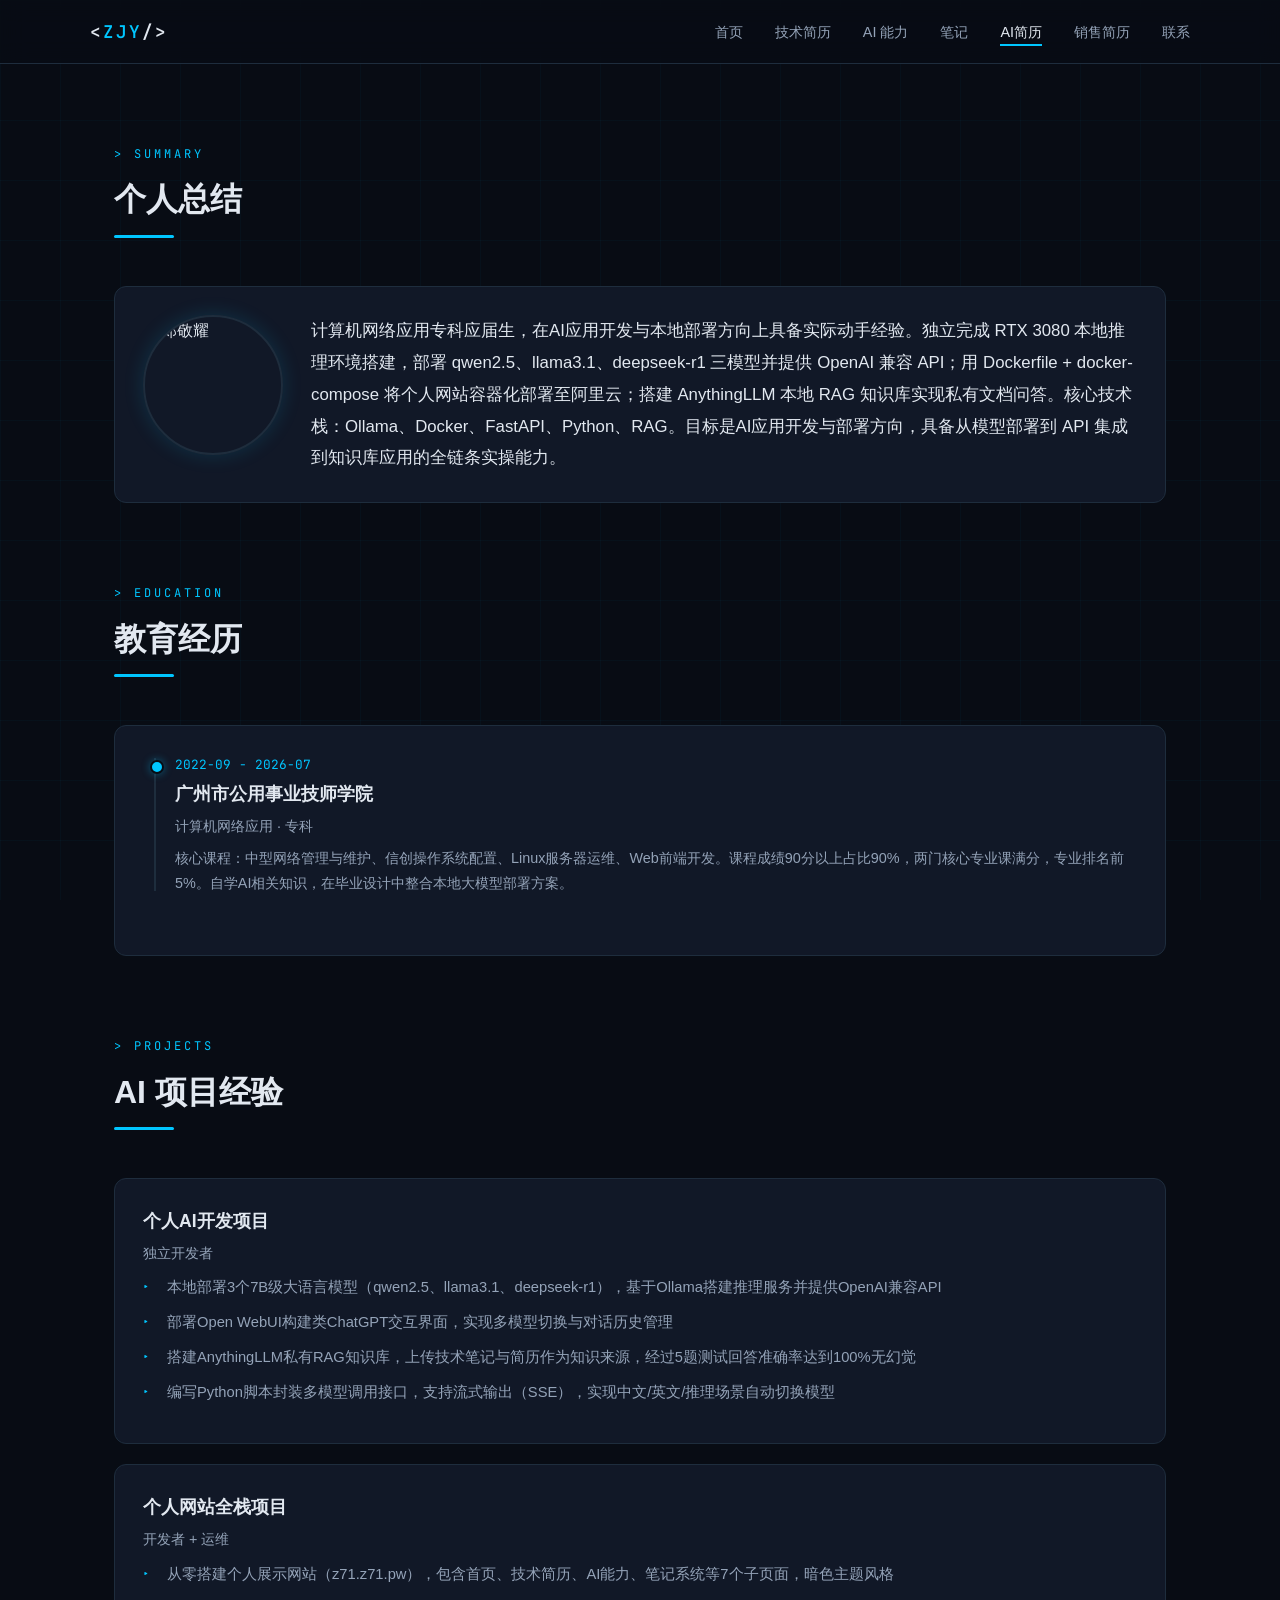
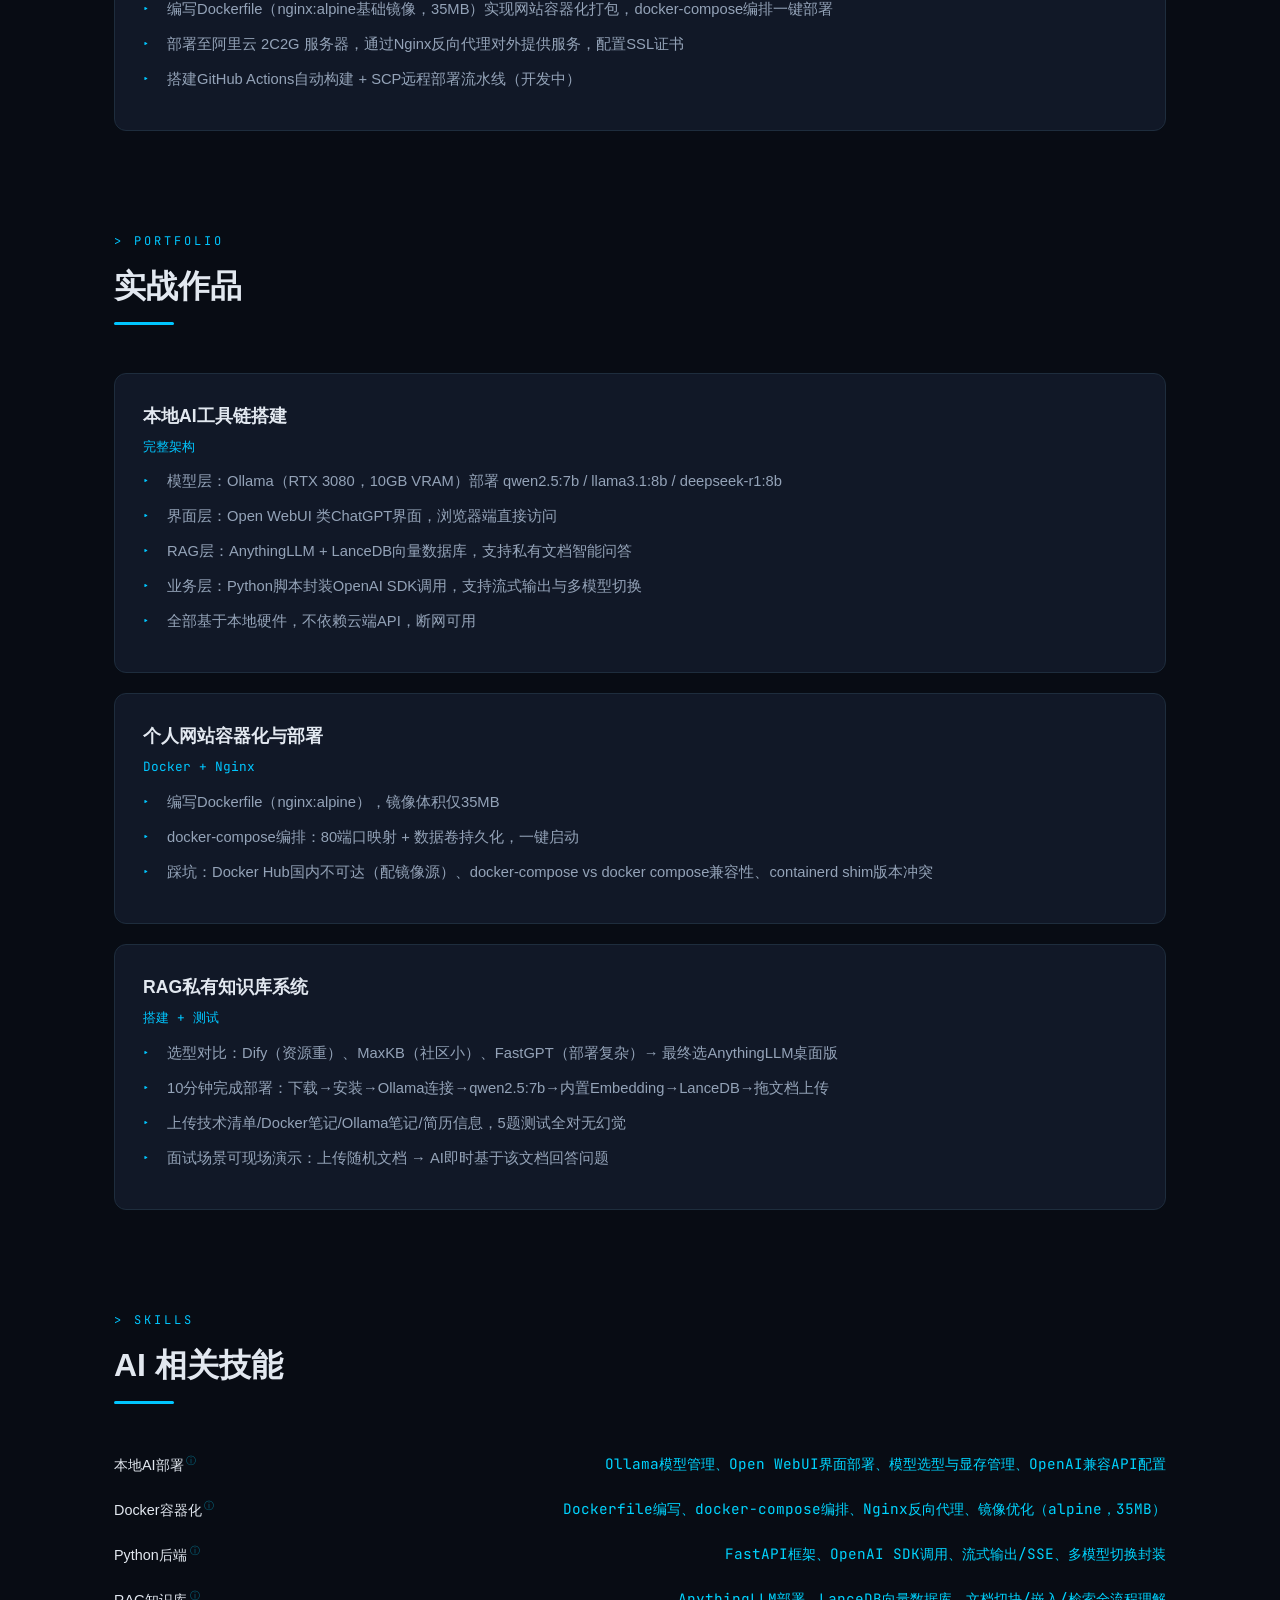
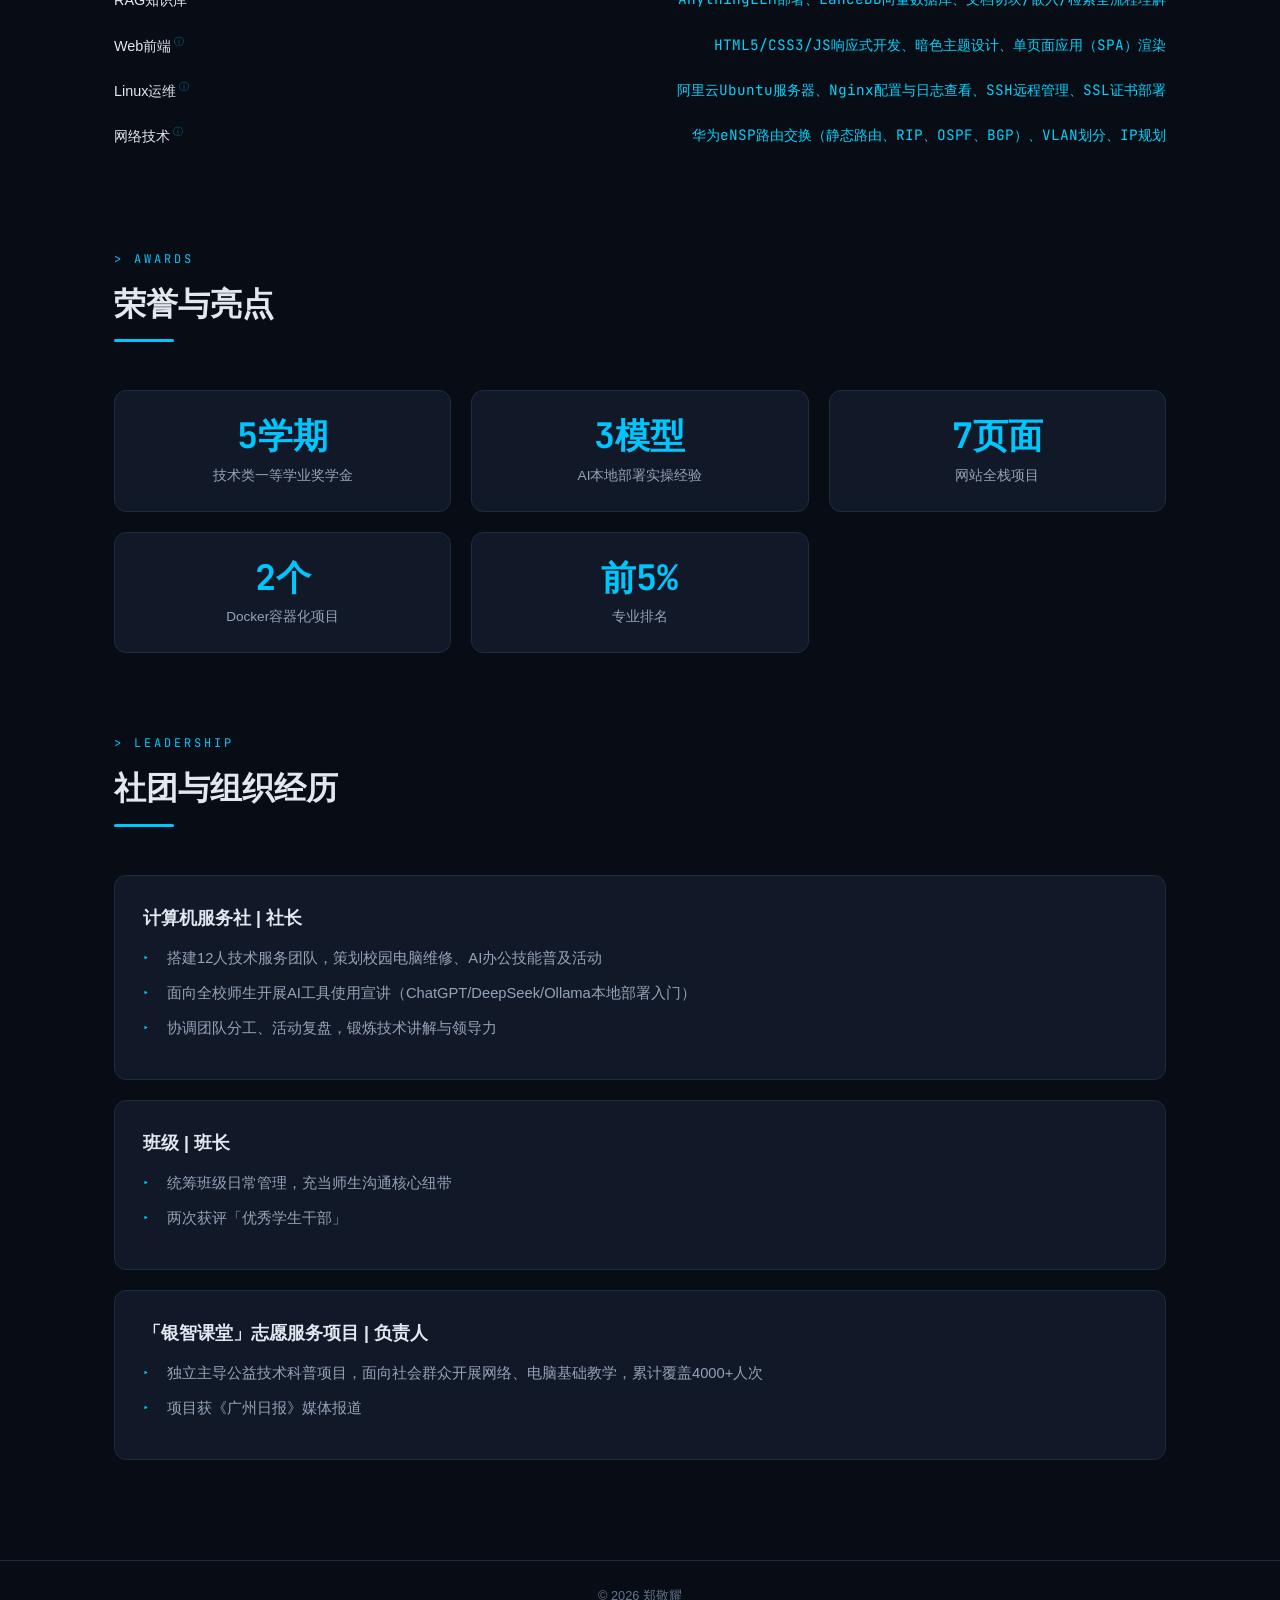
==== ai-resume.html @ 862fb054 "新增笔记系统、AI简历页、全站导航更新 【新增】 - notes.html：笔记展示页面（列表 + 单篇Markdown渲染，?post=参数切换） - notes/dockerfile-guide." ====
<!doctype html>
<html lang="zh-CN">
<head>
  <meta charset="utf-8">
  <meta name="viewport" content="width=device-width, initial-scale=1.0">
  <title>AI应用简历 — 郑敬耀</title>
  <link rel="stylesheet" href="/assets/css/style.css">
  <link rel="preload" href="https://fonts.googleapis.com/css2?family=JetBrains+Mono:wght@400;600;700&display=swap" as="style" onload="this.onload=null;this.rel='stylesheet'">
  <style>
    /* ===== 技能面试话术弹层 ===== */
    .skill-item.interview {
      position: relative;
      cursor: pointer;
    }

    .skill-item.interview .skill-pct {
      color: #00d4ff;
      transition: color 0.2s;
    }

    .skill-item.interview:hover .skill-pct {
      color: #fff;
      text-decoration: underline;
    }

    /* 提示小标识 */
    .skill-item.interview .skill-name::after {
      content: ' ⓘ';
      font-size: 0.7em;
      color: rgba(0,212,255,0.45);
      vertical-align: super;
    }

    /* ===== 弹出层（桌面 hover） ===== */
    .skill-tooltip {
      display: none;
      position: absolute;
      top: calc(100% + 8px);
      left: 0;
      right: 0;
      background: #0f1525;
      border: 1px solid rgba(0,212,255,0.3);
      border-radius: 8px;
      padding: 16px 18px;
      font-size: 0.82em;
      line-height: 1.75;
      color: #bbb;
      z-index: 100;
      box-shadow: 0 8px 28px rgba(0,0,0,0.55), 0 0 16px rgba(0,212,255,0.08);
      pointer-events: none;
      min-width: 340px;
    }

    .skill-tooltip .tooltip-title {
      color: #00d4ff;
      font-weight: 600;
      font-size: 0.92em;
      margin-bottom: 10px;
      padding-bottom: 8px;
      border-bottom: 1px solid rgba(0,212,255,0.12);
    }

    /* hover 时展现 */
    .skill-item.interview:hover .skill-tooltip {
      display: block;
    }

    /* 让弹出层在最外层卡片里可见（处理 overflow 裁剪） */
    .skill-item.interview:hover {
      z-index: 101;
      overflow: visible;
    }

    /* ===== 手机端：点击展开 ===== */
    @media (max-width: 768px) {
      .skill-item.interview .skill-name::after {
        content: ' ▸';
        font-size: 0.65em;
        color: rgba(0,212,255,0.5);
      }

      .skill-item.interview.active .skill-name::after {
        content: ' ▾';
      }

      /* 手机端禁用 hover，改为点击 */
      .skill-item.interview:hover .skill-tooltip {
        display: none;
      }

      .skill-item.interview.active .skill-tooltip {
        display: block;
      }

      .skill-tooltip {
        position: relative;
        top: auto;
        left: auto;
        right: auto;
        min-width: 0;
        width: 100%;
        margin-top: 12px;
        border-radius: 6px;
        padding: 14px 16px;
        font-size: 0.83em;
        box-shadow: inset 0 0 0 1px rgba(0,212,255,0.15);
      }
    }
  </style>
</head>
<body class="tech-page">
<nav class="nav">
  <div class="nav-inner">
    <a href="/" class="nav-brand">&lt;<span>ZJY</span>/&gt;</a>
    <button class="nav-toggle" aria-label="菜单"><span></span><span></span><span></span></button>
    <ul class="nav-links">
      <li><a href="/">首页</a></li>
      <li><a href="/tech.html">技术简历</a></li>
      <li><a href="/ai.html">AI 能力</a></li>
      <li><a href="/notes.html">笔记</a></li>
      <li><a href="/ai-resume.html" class="active">AI简历</a></li>
      <li><a href="/sales.html">销售简历</a></li>
      <li><a href="/contact.html">联系</a></li>
    </ul>
  </div>
</nav>

<main style="padding-top: var(--nav-height);">
  <!-- 个人总结 -->
  <section class="section">
    <div class="container">
      <div class="section-header fade-up">
        <div class="section-tag">&gt; SUMMARY</div>
        <h2 class="section-title">个人总结</h2>
        <div class="section-line"></div>
      </div>
      <div class="card fade-up" id="summary-card">
        <p style="font-size:1.05rem;line-height:1.9;">加载中...</p>
      </div>
    </div>
  </section>

  <!-- 教育经历 -->
  <section class="section" style="padding-top:0;">
    <div class="container">
      <div class="section-header fade-up">
        <div class="section-tag">&gt; EDUCATION</div>
        <h2 class="section-title">教育经历</h2>
        <div class="section-line"></div>
      </div>
      <div class="card fade-up">
        <div class="timeline" id="edu-timeline"></div>
      </div>
    </div>
  </section>

  <!-- AI项目经验（替代传统工作经历） -->
  <section class="section" style="padding-top:0;">
    <div class="container">
      <div class="section-header fade-up">
        <div class="section-tag">&gt; PROJECTS</div>
        <h2 class="section-title">AI 项目经验</h2>
        <div class="section-line"></div>
      </div>
      <div id="exp-list"></div>
    </div>
  </section>

  <!-- 实战项目 -->
  <section class="section" style="padding-top:0;">
    <div class="container">
      <div class="section-header fade-up">
        <div class="section-tag">&gt; PORTFOLIO</div>
        <h2 class="section-title">实战作品</h2>
        <div class="section-line"></div>
      </div>
      <div id="projects-list"></div>
    </div>
  </section>

  <!-- 核心技能 -->
  <section class="section" style="padding-top:0;">
    <div class="container">
      <div class="section-header fade-up">
        <div class="section-tag">&gt; SKILLS</div>
        <h2 class="section-title">AI 相关技能</h2>
        <div class="section-line"></div>
      </div>
      <div id="skills-card"></div>
    </div>
  </section>

  <!-- 荣誉与亮点 -->
  <section class="section" style="padding-top:0;">
    <div class="container">
      <div class="section-header fade-up">
        <div class="section-tag">&gt; AWARDS</div>
        <h2 class="section-title">荣誉与亮点</h2>
        <div class="section-line"></div>
      </div>
      <div class="card-grid card-grid-3 fade-up" id="awards-grid"></div>
    </div>
  </section>

  <!-- 社团经历 -->
  <section class="section" style="padding-top:0;">
    <div class="container">
      <div class="section-header fade-up">
        <div class="section-tag">&gt; LEADERSHIP</div>
        <h2 class="section-title">社团与组织经历</h2>
        <div class="section-line"></div>
      </div>
      <div id="roles-list"></div>
    </div>
  </section>
</main>

<footer class="footer">
  <div class="container">&copy; 2026 郑敬耀</div>
</footer>

<script src="/assets/js/main.js"></script>
<script>
fetch('/assets/data/ai-resume.json').then(r=>r.json()).then(d=>{
  document.getElementById('summary-card').innerHTML =
    '<div class="summary-wrapper">'+
      '<img src="/个人照片.jpg" alt="郑敬耀" class="profile-photo">'+
      '<div><p style="font-size:1.05rem;line-height:1.9;">'+d.summary+'</p></div>'+
    '</div>';

  document.getElementById('edu-timeline').innerHTML = d.education.map(function(e){
    return '<div class="timeline-item"><div class="timeline-date">'+e.period+'</div><div class="timeline-title">'+e.school+'</div><div class="timeline-subtitle">'+e.major+' &middot; '+e.degree+'</div><p style="font-size:0.9rem;color:var(--text-secondary);margin-top:6px;">'+e.note+'</p></div>';
  }).join('');

  document.getElementById('exp-list').innerHTML = d.experience.map(function(ex){
    return '<div class="card fade-up" style="margin-bottom:20px;"><div class="timeline-title">'+ex.company+'</div><div class="timeline-subtitle" style="margin-bottom:10px;">'+ex.role+'</div><ul class="icon-list">'+ex.items.map(function(i){return '<li>'+i+'</li>';}).join('')+'</ul></div>';
  }).join('');

  document.getElementById('projects-list').innerHTML = d.projects.map(function(p){
    return '<div class="card fade-up" style="margin-bottom:20px;"><div class="timeline-title" style="margin-bottom:4px;">'+p.name+'</div><div class="timeline-date" style="margin-bottom:12px;">'+p.role+'</div><ul class="icon-list">'+p.items.map(function(i){return '<li>'+i+'</li>';}).join('')+'</ul></div>';
  }).join('');

  document.getElementById('skills-card').innerHTML = d.skills.map(function(s, idx){
    var storyHtml = s.story ?
      '<div class="skill-tooltip" id="tooltip-'+idx+'"><div class="tooltip-title">📋 '+s.name+' — 我做了什么</div>'+s.story.replace(/\n/g,'<br>')+'</div>' : '';
    return '<div class="skill-item interview" data-tooltip="tooltip-'+idx+'"><div class="skill-header"><span class="skill-name">'+s.name+'</span><span class="skill-pct">'+s.detail+'</span></div>'+storyHtml+'</div>';
  }).join('');

  // 手机端：点击技能项展开/收起实操详情
  document.querySelectorAll('.skill-item.interview').forEach(function(el) {
    el.addEventListener('click', function(e) {
      // 如果点击的是已展开的项，收起
      if (el.classList.contains('active')) {
        el.classList.remove('active');
        return;
      }
      // 关闭其他展开项
      document.querySelectorAll('.skill-item.interview.active').forEach(function(other) {
        other.classList.remove('active');
      });
      // 展开当前
      el.classList.add('active');
    });
  });

  document.getElementById('awards-grid').innerHTML = d.awards.map(function(a){
    return '<div class="card stat-card"><div class="stat-number">'+a.count+'</div><div class="stat-label">'+a.title+'</div></div>';
  }).join('');

  document.getElementById('roles-list').innerHTML = d.roles.map(function(r){
    return '<div class="card fade-up" style="margin-bottom:20px;"><div class="timeline-title" style="margin-bottom:12px;">'+r.title+'</div><ul class="icon-list">'+r.items.map(function(i){return '<li>'+i+'</li>';}).join('')+'</ul></div>';
  }).join('');

  document.querySelectorAll('.fade-up').forEach(function(el){el.classList.add('visible');});
});
</script>
</body>
</html>
---- assets/css/style.css ----
/* ============================================================
   极简暗色科技风 — 全局样式
   ============================================================ */

:root {
  --bg-primary: #080c14;
  --bg-secondary: #0f1520;
  --bg-card: #111827;
  --bg-card-hover: #1a2332;
  --border: #1e2d3d;
  --border-glow: #00c6ff33;
  --text-primary: #e2e8f0;
  --text-secondary: #94a3b8;
  --text-muted: #64748b;
  --accent-tech: #00c6ff;
  --accent-tech-dim: #00c6ff22;
  --accent-sales: #a78bfa;
  --accent-sales-dim: #a78bfa22;
  --accent-notes: #00d4ff;
  --accent-notes-dim: #00d4ff22;
  --radius: 8px;
  --radius-lg: 12px;
  --transition: 0.25s ease;
  --nav-height: 64px;
  --font-mono: 'JetBrains Mono', 'Fira Code', 'Courier New', monospace;
  --font-sans: -apple-system, 'PingFang SC', 'Microsoft YaHei', 'Noto Sans SC', sans-serif;
}

* { margin: 0; padding: 0; box-sizing: border-box; }

html {
  scroll-behavior: smooth;
  font-size: 16px;
}

body {
  background: var(--bg-primary);
  color: var(--text-primary);
  font-family: var(--font-sans);
  line-height: 1.7;
  min-height: 100vh;
  -webkit-font-smoothing: antialiased;
}

/* 网格背景 */
body::before {
  content: '';
  position: fixed;
  inset: 0;
  background-image:
    linear-gradient(rgba(0,198,255,0.03) 1px, transparent 1px),
    linear-gradient(90deg, rgba(0,198,255,0.03) 1px, transparent 1px);
  background-size: 60px 60px;
  pointer-events: none;
  z-index: 0;
}

/* ============================================================
   导航栏
   ============================================================ */

.nav {
  position: fixed;
  top: 0;
  left: 0;
  right: 0;
  z-index: 100;
  height: var(--nav-height);
  background: rgba(8,12,20,0.85);
  backdrop-filter: blur(12px);
  border-bottom: 1px solid var(--border);
  display: flex;
  align-items: center;
  padding: 0 24px;
}

.nav-inner {
  max-width: 1100px;
  width: 100%;
  margin: 0 auto;
  display: flex;
  align-items: center;
  justify-content: space-between;
}

.nav-brand {
  font-family: var(--font-mono);
  font-size: 1.1rem;
  font-weight: 600;
  color: var(--text-primary);
  text-decoration: none;
  letter-spacing: 2px;
}

.nav-brand span { color: var(--accent-tech); }

.nav-links {
  display: flex;
  gap: 32px;
  list-style: none;
}

.nav-links a {
  color: var(--text-secondary);
  text-decoration: none;
  font-size: 0.9rem;
  transition: color var(--transition);
  position: relative;
  padding: 4px 0;
}

.nav-links a::after {
  content: '';
  position: absolute;
  bottom: -2px;
  left: 0;
  width: 0;
  height: 2px;
  background: var(--accent-tech);
  transition: width var(--transition);
}

.nav-links a:hover,
.nav-links a.active { color: var(--text-primary); }

.nav-links a:hover::after,
.nav-links a.active::after { width: 100%; }

/* 销售页导航高亮色 */
body.sales-page .nav-links a::after { background: var(--accent-sales); }
body.sales-page .nav-links a:hover,
body.sales-page .nav-links a.active { color: var(--accent-sales); }

.nav-toggle {
  display: none;
  background: none;
  border: none;
  cursor: pointer;
  padding: 8px;
  flex-direction: column;
  gap: 5px;
}

.nav-toggle span {
  display: block;
  width: 24px;
  height: 2px;
  background: var(--text-primary);
  transition: var(--transition);
}

/* ============================================================
   容器 & 布局
   ============================================================ */

.container {
  max-width: 1100px;
  margin: 0 auto;
  padding: 0 24px;
}

.section {
  padding: 80px 0;
}

.section-header {
  margin-bottom: 48px;
}

.section-tag {
  font-family: var(--font-mono);
  font-size: 0.75rem;
  color: var(--accent-tech);
  text-transform: uppercase;
  letter-spacing: 3px;
  margin-bottom: 8px;
}

body.sales-page .section-tag { color: var(--accent-sales); }

.section-title {
  font-size: 2rem;
  font-weight: 700;
  color: var(--text-primary);
  margin-bottom: 8px;
}

.section-line {
  width: 60px;
  height: 3px;
  background: var(--accent-tech);
  border-radius: 2px;
}

body.sales-page .section-line { background: var(--accent-sales); }

/* ============================================================
   卡片
   ============================================================ */

.card {
  background: var(--bg-card);
  border: 1px solid var(--border);
  border-radius: var(--radius-lg);
  padding: 28px;
  transition: all var(--transition);
}

.card:hover {
  background: var(--bg-card-hover);
  border-color: var(--border-glow);
  box-shadow: 0 0 30px rgba(0,198,255,0.06);
  transform: translateY(-2px);
}

body.sales-page .card:hover {
  border-color: var(--accent-sales-dim);
  box-shadow: 0 0 30px rgba(167,139,250,0.06);
}

.card-grid { display: grid; gap: 20px; }
.card-grid-2 { grid-template-columns: repeat(2, 1fr); }
.card-grid-3 { grid-template-columns: repeat(3, 1fr); }
.card-grid-4 { grid-template-columns: repeat(4, 1fr); }

/* ============================================================
   按钮
   ============================================================ */

.btn {
  display: inline-flex;
  align-items: center;
  gap: 8px;
  padding: 12px 28px;
  border-radius: var(--radius);
  font-size: 0.95rem;
  font-weight: 500;
  text-decoration: none;
  cursor: pointer;
  border: 1px solid transparent;
  transition: all var(--transition);
  font-family: var(--font-sans);
}

.btn-tech {
  background: var(--accent-tech-dim);
  border-color: var(--accent-tech);
  color: var(--accent-tech);
}

.btn-tech:hover {
  background: var(--accent-tech);
  color: #080c14;
  box-shadow: 0 0 25px rgba(0,198,255,0.3);
}

.btn-sales {
  background: var(--accent-sales-dim);
  border-color: var(--accent-sales);
  color: var(--accent-sales);
}

.btn-sales:hover {
  background: var(--accent-sales);
  color: #080c14;
  box-shadow: 0 0 25px rgba(167,139,250,0.3);
}

.btn-notes {
  background: var(--accent-notes-dim);
  border-color: var(--accent-notes);
  color: var(--accent-notes);
}

.btn-notes:hover {
  background: var(--accent-notes);
  color: #080c14;
  box-shadow: 0 0 25px rgba(0,212,255,0.3);
}

.btn-ai {
  background: var(--accent-tech-dim);
  border-color: var(--accent-tech);
  color: var(--accent-tech);
}

.btn-ai:hover {
  background: var(--accent-tech);
  color: #080c14;
  box-shadow: 0 0 25px rgba(0,198,255,0.3);
}

.btn-ai-resume {
  background: rgba(147, 51, 234, 0.13);
  border-color: #a855f7;
  color: #c084fc;
}

.btn-ai-resume:hover {
  background: #a855f7;
  color: #fff;
  box-shadow: 0 0 25px rgba(168,85,247,0.35);
}

.btn-submit {
  background: var(--accent-tech);
  color: #080c14;
  border: none;
  font-weight: 600;
}

.btn-submit:hover {
  box-shadow: 0 0 25px rgba(0,198,255,0.35);
  transform: translateY(-1px);
}

/* ============================================================
   时间线
   ============================================================ */

.timeline {
  position: relative;
  padding-left: 32px;
}

.timeline::before {
  content: '';
  position: absolute;
  left: 11px;
  top: 4px;
  bottom: 4px;
  width: 2px;
  background: var(--border);
}

.timeline-item {
  position: relative;
  margin-bottom: 32px;
}

.timeline-item::before {
  content: '';
  position: absolute;
  left: -25px;
  top: 6px;
  width: 10px;
  height: 10px;
  border-radius: 50%;
  background: var(--accent-tech);
  border: 2px solid var(--bg-primary);
  box-shadow: 0 0 8px rgba(0,198,255,0.4);
}

body.sales-page .timeline-item::before { background: var(--accent-sales); box-shadow: 0 0 8px rgba(167,139,250,0.4); }

.timeline-date {
  font-family: var(--font-mono);
  font-size: 0.8rem;
  color: var(--accent-tech);
  margin-bottom: 4px;
}

body.sales-page .timeline-date { color: var(--accent-sales); }

.timeline-title {
  font-size: 1.1rem;
  font-weight: 600;
  margin-bottom: 4px;
}

.timeline-subtitle {
  font-size: 0.9rem;
  color: var(--text-secondary);
  margin-bottom: 8px;
}

/* ============================================================
   技能条
   ============================================================ */

.skill-item {
  margin-bottom: 20px;
}

.skill-header {
  display: flex;
  justify-content: space-between;
  margin-bottom: 6px;
  font-size: 0.9rem;
}

.skill-name { font-weight: 500; }
.skill-pct { font-family: var(--font-mono); color: var(--accent-tech); }

.skill-bar {
  height: 6px;
  background: var(--border);
  border-radius: 3px;
  overflow: hidden;
}

.skill-fill {
  height: 100%;
  border-radius: 3px;
  background: linear-gradient(90deg, var(--accent-tech), #00e5ff);
  transition: width 1.2s ease;
  width: 0;
}

body.sales-page .skill-fill { background: linear-gradient(90deg, var(--accent-sales), #c4b5fd); }

.skill-detail {
  font-size: 0.82rem;
  color: var(--text-muted);
  margin-top: 4px;
}

/* ============================================================
   统计数字卡片
   ============================================================ */

.stat-card {
  text-align: center;
  padding: 24px 16px;
}

.stat-number {
  font-family: var(--font-mono);
  font-size: 2.2rem;
  font-weight: 700;
  color: var(--accent-tech);
  line-height: 1.2;
}

body.sales-page .stat-number { color: var(--accent-sales); }

.stat-label {
  font-size: 0.85rem;
  color: var(--text-secondary);
  margin-top: 6px;
}

/* ============================================================
   图标列表
   ============================================================ */

.icon-list {
  list-style: none;
}

.icon-list li {
  position: relative;
  padding-left: 24px;
  margin-bottom: 10px;
  color: var(--text-secondary);
  font-size: 0.92rem;
}

.icon-list li::before {
  content: '▸';
  position: absolute;
  left: 0;
  color: var(--accent-tech);
  font-size: 0.7rem;
  top: 2px;
}

body.sales-page .icon-list li::before { color: var(--accent-sales); }

/* ============================================================
   联系页专用
   ============================================================ */

.contact-card {
  display: flex;
  align-items: flex-start;
  gap: 16px;
  padding: 24px;
}

.contact-icon {
  width: 44px;
  height: 44px;
  border-radius: var(--radius);
  background: var(--accent-tech-dim);
  border: 1px solid rgba(0,198,255,0.2);
  display: flex;
  align-items: center;
  justify-content: center;
  flex-shrink: 0;
  font-size: 1.2rem;
}

.contact-label {
  font-size: 0.8rem;
  color: var(--text-muted);
  margin-bottom: 2px;
}

.contact-value {
  font-size: 1.05rem;
  color: var(--text-primary);
  font-weight: 500;
}

.contact-value a {
  color: var(--accent-tech);
  text-decoration: none;
}

/* 表单 */
.form-group {
  margin-bottom: 20px;
}

.form-label {
  display: block;
  font-size: 0.85rem;
  color: var(--text-secondary);
  margin-bottom: 6px;
}

.form-input,
.form-textarea {
  width: 100%;
  padding: 12px 16px;
  background: var(--bg-secondary);
  border: 1px solid var(--border);
  border-radius: var(--radius);
  color: var(--text-primary);
  font-family: var(--font-sans);
  font-size: 0.95rem;
  transition: border-color var(--transition);
  resize: vertical;
}

.form-input:focus,
.form-textarea:focus {
  outline: none;
  border-color: var(--accent-tech);
  box-shadow: 0 0 12px rgba(0,198,255,0.1);
}

.form-textarea { min-height: 120px; }

/* ============================================================
   首页特有
   ============================================================ */

.hero {
  display: flex;
  flex-direction: column;
  align-items: center;
  justify-content: center;
  min-height: 100vh;
  text-align: center;
  padding-top: var(--nav-height);
}

.hero-name {
  font-size: 3.5rem;
  font-weight: 800;
  letter-spacing: 4px;
  margin-bottom: 12px;
}

.hero-name .dot {
  color: var(--accent-tech);
}

.hero-tagline {
  font-family: var(--font-mono);
  font-size: 1.1rem;
  color: var(--text-secondary);
  min-height: 1.5em;
  margin-bottom: 32px;
}

.hero-tagline .cursor {
  display: inline-block;
  width: 2px;
  height: 1.1em;
  background: var(--accent-tech);
  vertical-align: text-bottom;
  animation: blink 1s step-end infinite;
}

@keyframes blink {
  0%, 100% { opacity: 1; }
  50% { opacity: 0; }
}

.hero-info {
  display: flex;
  gap: 32px;
  margin-bottom: 48px;
  flex-wrap: wrap;
  justify-content: center;
}

.hero-info-item {
  font-family: var(--font-mono);
  font-size: 0.85rem;
  color: var(--text-muted);
  display: flex;
  align-items: center;
  gap: 8px;
}

.hero-info-item .icon-dot {
  width: 6px;
  height: 6px;
  border-radius: 50%;
  background: var(--accent-tech);
}

.hero-actions {
  display: flex;
  gap: 20px;
  flex-wrap: wrap;
  justify-content: center;
}

/* GitHub 链接 */
.github-link {
  display: inline-flex;
  align-items: center;
  gap: 8px;
  margin-top: 28px;
  padding: 10px 22px;
  border: 1px solid var(--border);
  border-radius: 24px;
  color: var(--text-muted);
  font-family: var(--font-mono);
  font-size: 0.85rem;
  text-decoration: none;
  transition: all var(--transition);
}

.github-link:hover {
  color: #f0f6fc;
  border-color: #30363d;
  background: rgba(48,54,61,0.3);
  box-shadow: 0 0 20px rgba(255,255,255,0.05);
  transform: translateY(-1px);
}

.github-link svg {
  transition: fill var(--transition);
  opacity: 0.6;
}

.github-link:hover svg {
  opacity: 1;
}

.hero-scroll {
  position: absolute;
  bottom: 40px;
  left: 50%;
  transform: translateX(-50%);
  display: flex;
  flex-direction: column;
  align-items: center;
  gap: 8px;
  color: var(--text-muted);
  font-size: 0.75rem;
  font-family: var(--font-mono);
  animation: float 2.5s ease-in-out infinite;
}

.hero-scroll-arrow {
  width: 20px;
  height: 20px;
  border-right: 2px solid var(--text-muted);
  border-bottom: 2px solid var(--text-muted);
  transform: rotate(45deg);
}

@keyframes float {
  0%, 100% { transform: translateX(-50%) translateY(0); }
  50% { transform: translateX(-50%) translateY(-8px); }
}

/* ============================================================
   页脚
   ============================================================ */

.footer {
  border-top: 1px solid var(--border);
  padding: 24px 0;
  text-align: center;
  font-size: 0.8rem;
  color: var(--text-muted);
}

.footer a {
  color: var(--text-secondary);
  text-decoration: none;
}

/* ============================================================
   动画
   ============================================================ */

.fade-up {
  opacity: 0;
  transform: translateY(30px);
  transition: opacity 0.6s ease, transform 0.6s ease;
}

.fade-up.visible {
  opacity: 1;
  transform: translateY(0);
}

/* ============================================================
   管理员页面
   ============================================================ */

.admin-body {
  display: flex;
  align-items: center;
  justify-content: center;
  min-height: 100vh;
}

.login-box {
  width: 100%;
  max-width: 400px;
  padding: 40px;
}

.login-box h2 {
  text-align: center;
  margin-bottom: 32px;
  font-size: 1.5rem;
}

.login-error {
  color: #f87171;
  font-size: 0.85rem;
  text-align: center;
  margin-top: 12px;
  display: none;
}

.dashboard-wrap {
  padding-top: calc(var(--nav-height) + 32px);
}

.dashboard-header {
  display: flex;
  justify-content: space-between;
  align-items: center;
  margin-bottom: 32px;
}

.dashboard-tabs {
  display: flex;
  gap: 8px;
  margin-bottom: 28px;
  flex-wrap: wrap;
}

.dashboard-tab {
  padding: 8px 20px;
  border-radius: var(--radius);
  font-size: 0.85rem;
  cursor: pointer;
  border: 1px solid var(--border);
  background: transparent;
  color: var(--text-secondary);
  transition: all var(--transition);
  font-family: var(--font-sans);
}

.dashboard-tab.active,
.dashboard-tab:hover {
  border-color: var(--accent-tech);
  color: var(--accent-tech);
  background: var(--accent-tech-dim);
}

.dashboard-content {
  background: var(--bg-card);
  border: 1px solid var(--border);
  border-radius: var(--radius-lg);
  padding: 28px;
}

.admin-field {
  margin-bottom: 18px;
}

.admin-field label {
  display: block;
  font-size: 0.82rem;
  color: var(--text-secondary);
  margin-bottom: 4px;
  font-weight: 500;
}

.admin-field input,
.admin-field textarea {
  width: 100%;
  padding: 10px 14px;
  background: var(--bg-secondary);
  border: 1px solid var(--border);
  border-radius: var(--radius);
  color: var(--text-primary);
  font-family: var(--font-sans);
  font-size: 0.92rem;
  resize: vertical;
}

.admin-field textarea { min-height: 80px; }

.admin-field input:focus,
.admin-field textarea:focus {
  outline: none;
  border-color: var(--accent-tech);
}

.toast {
  position: fixed;
  bottom: 32px;
  right: 32px;
  background: #059669;
  color: #fff;
  padding: 12px 24px;
  border-radius: var(--radius);
  font-size: 0.9rem;
  opacity: 0;
  transform: translateY(10px);
  transition: all 0.3s ease;
  pointer-events: none;
  z-index: 200;
}

.toast.show { opacity: 1; transform: translateY(0); }
.toast.error { background: #dc2626; }

/* ============================================================
   个人照片
   ============================================================ */

.summary-wrapper {
  display: flex;
  gap: 28px;
  align-items: flex-start;
}

.profile-photo {
  width: 140px;
  height: 140px;
  border-radius: 50%;
  object-fit: cover;
  border: 2px solid var(--border);
  box-shadow: 0 0 20px rgba(0,198,255,0.15);
  flex-shrink: 0;
}

body.sales-page .profile-photo {
  box-shadow: 0 0 20px rgba(167,139,250,0.15);
  border-color: var(--accent-sales-dim);
}

@media (max-width: 768px) {
  .summary-wrapper {
    flex-direction: column;
    align-items: center;
    text-align: center;
  }
  .profile-photo {
    width: 110px;
    height: 110px;
  }
}

/* ============================================================
   响应式
   ============================================================ */

@media (max-width: 768px) {
  html { font-size: 15px; }

  .nav-links {
    display: none;
    position: fixed;
    top: var(--nav-height);
    left: 0;
    right: 0;
    background: rgba(8,12,20,0.95);
    backdrop-filter: blur(12px);
    border-bottom: 1px solid var(--border);
    flex-direction: column;
    padding: 20px 24px;
    gap: 16px;
  }

  .nav-links.open { display: flex; }

  .nav-toggle { display: flex; }

  .hero-name { font-size: 2.4rem; }

  .card-grid-2,
  .card-grid-3,
  .card-grid-4 { grid-template-columns: 1fr; }

  .hero-info { gap: 16px; }

  .hero-actions { flex-direction: column; align-items: center; }

  .section { padding: 48px 0; }

  .timeline { padding-left: 24px; }

  .dashboard-tabs { flex-direction: column; }

  .dashboard-tab { text-align: center; }

  .contact-card { flex-direction: column; align-items: flex-start; }
}
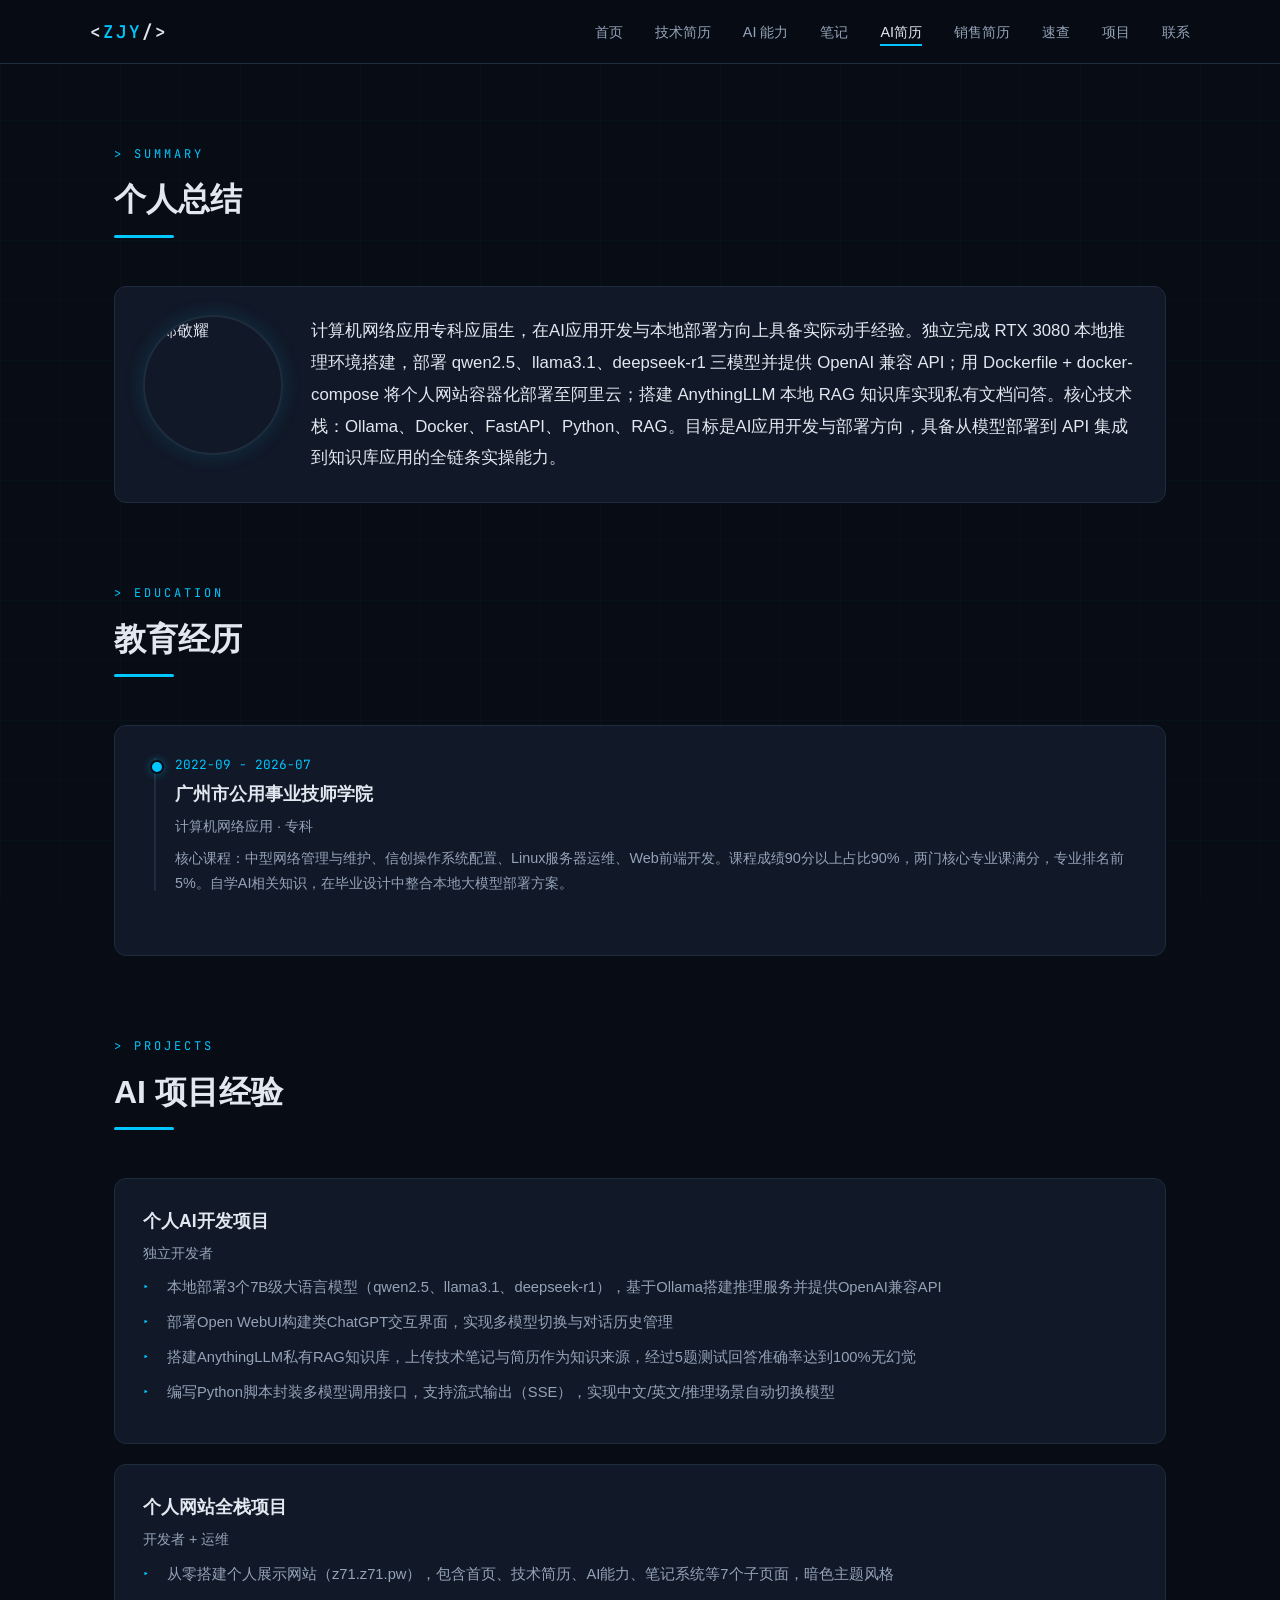
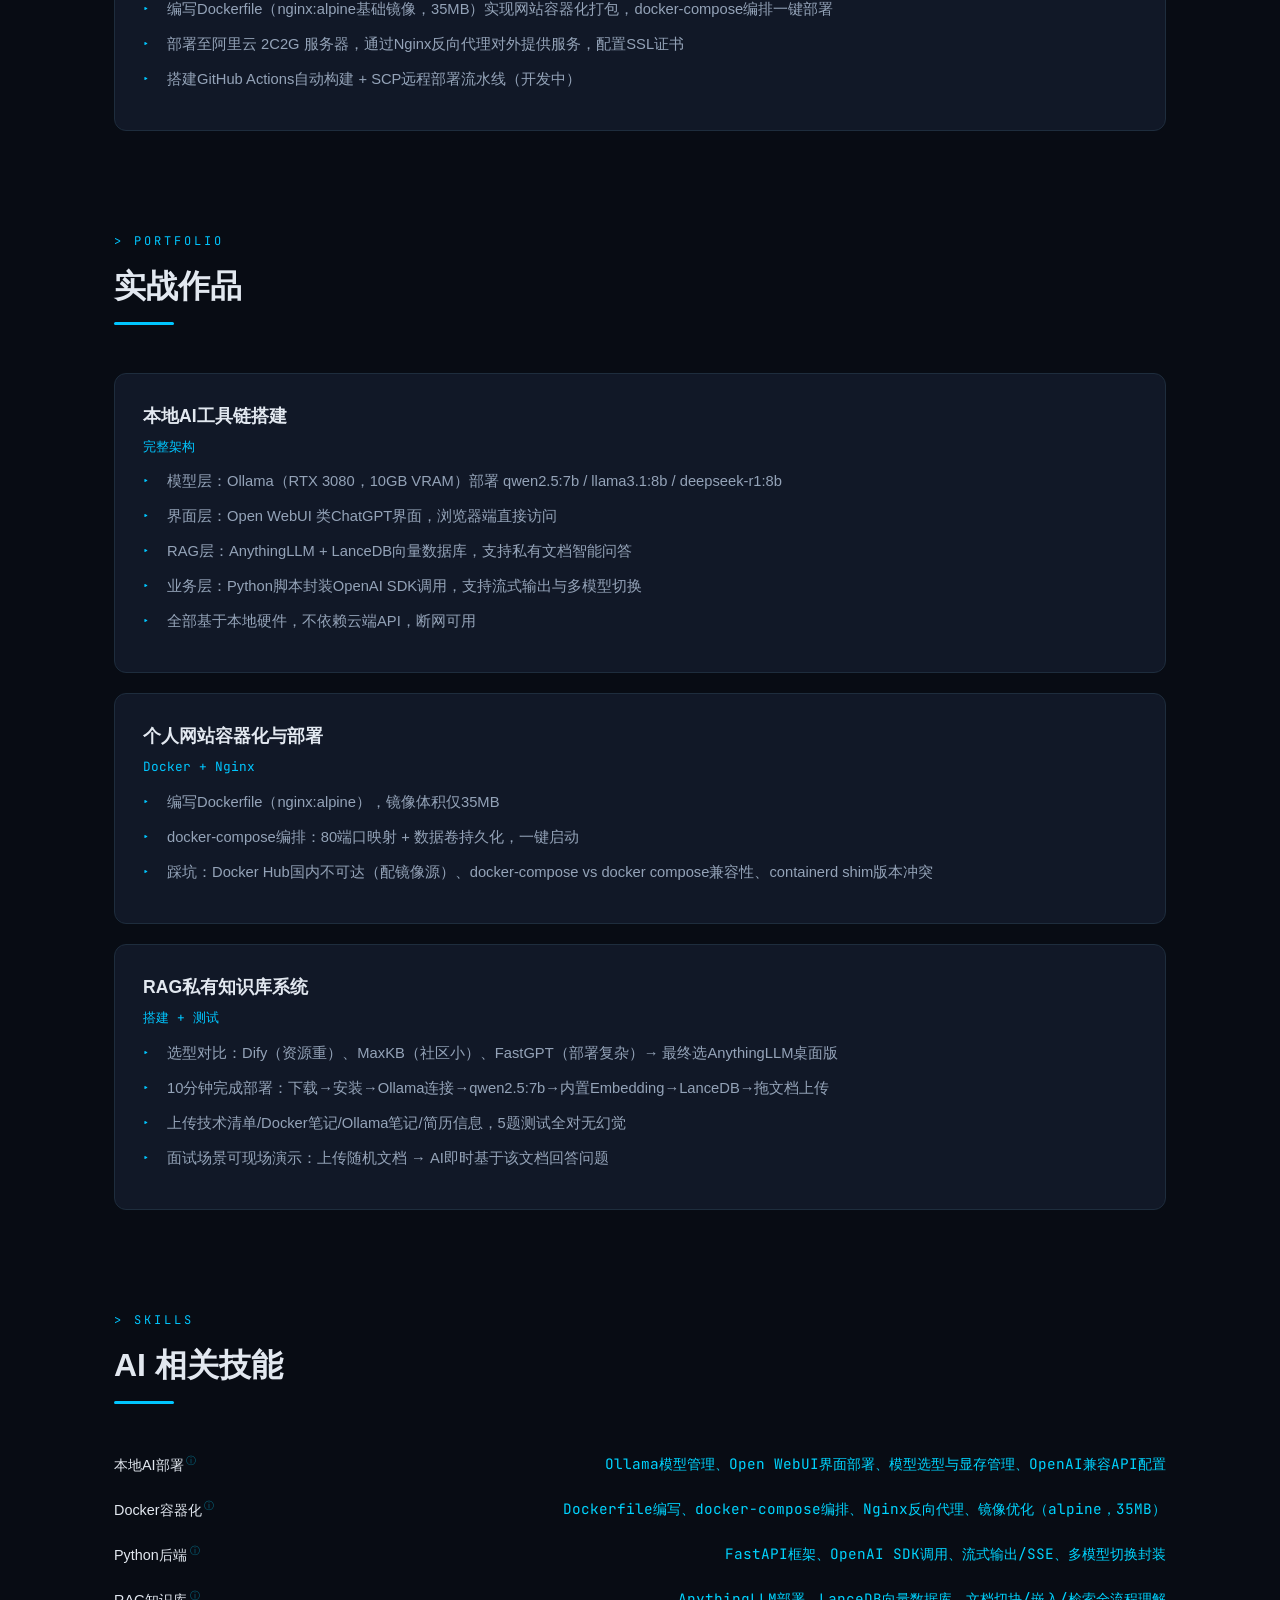
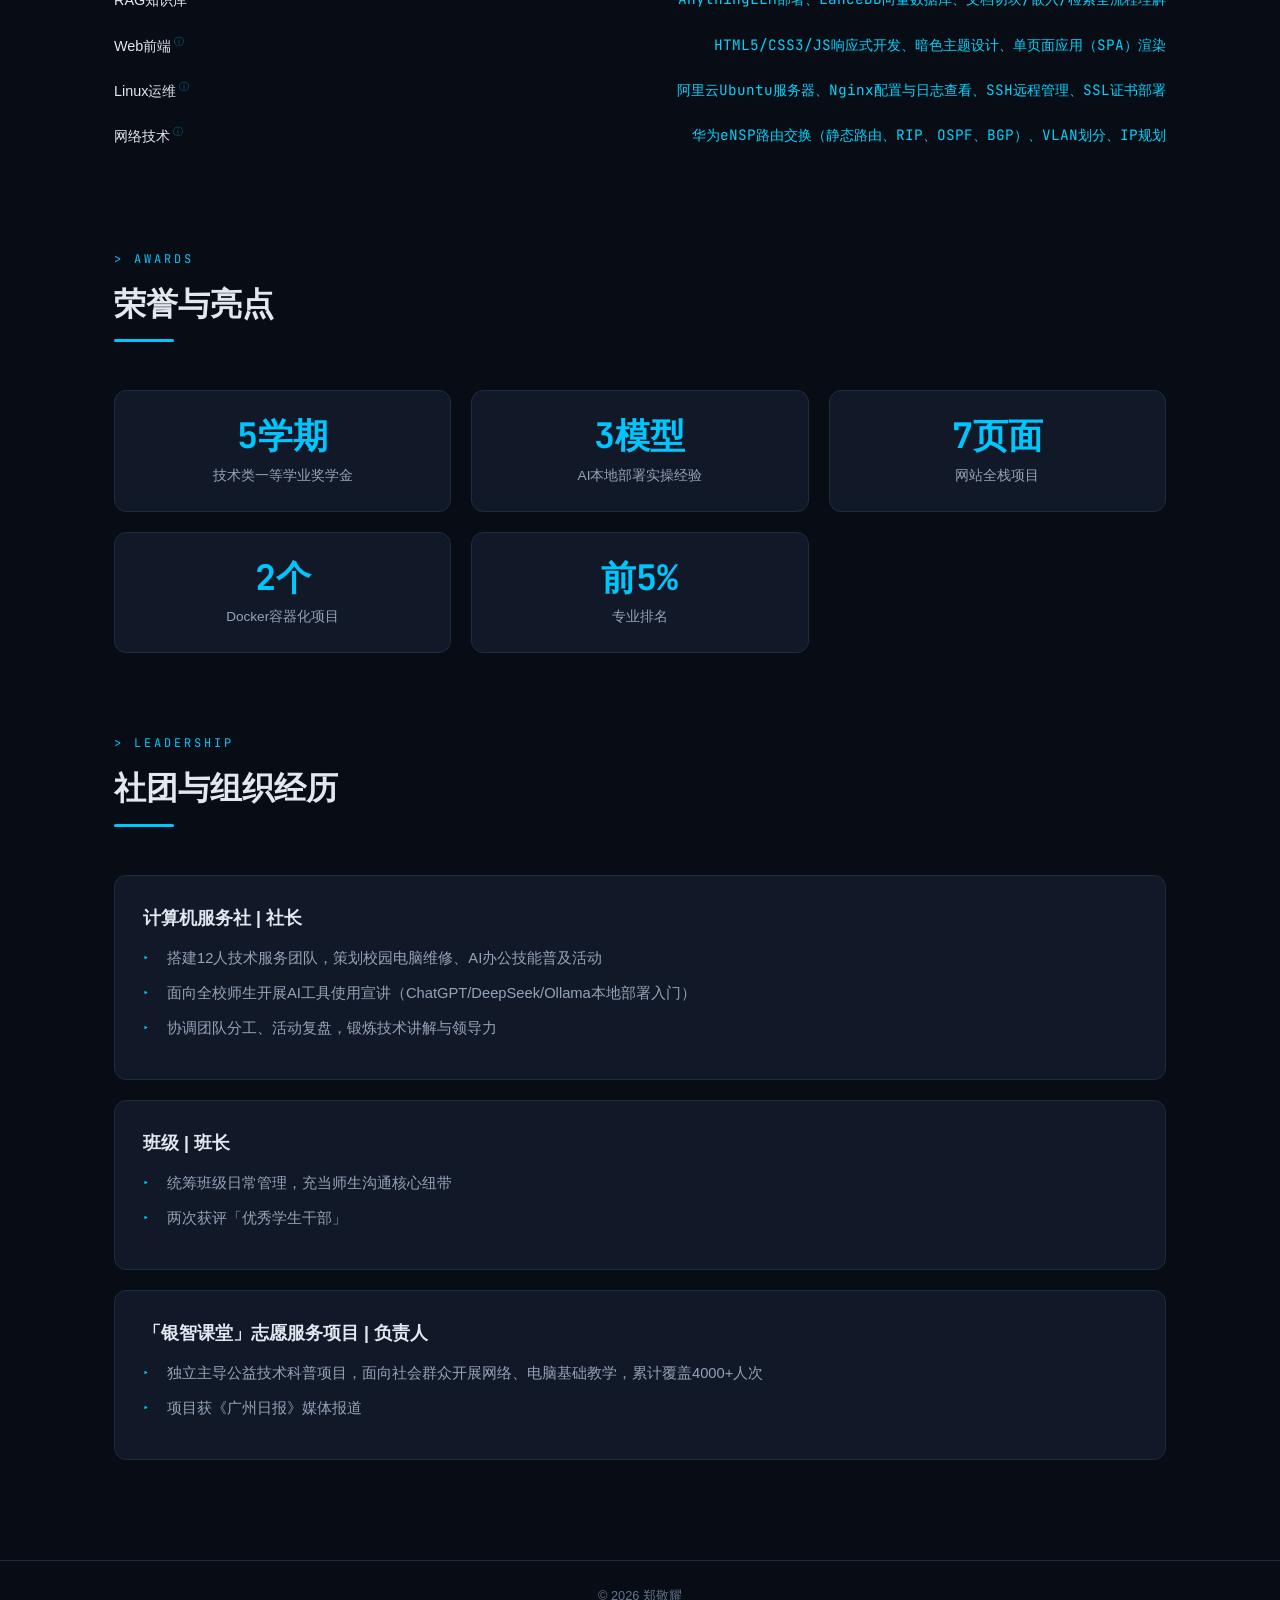
==== commit 38594a24: "修复：tech.html项目渲染兼容highlights字段 + hero-scroll手机端隐藏 + 全站导航栏统一加入"项目"链接" ====
--- a/ai-resume.html
+++ b/ai-resume.html
@@ -120,6 +120,8 @@
       <li><a href="/notes.html">笔记</a></li>
       <li><a href="/ai-resume.html" class="active">AI简历</a></li>
       <li><a href="/sales.html">销售简历</a></li>
+      <li><a href="/linux-cheatsheet.html">速查</a></li>
+      <li><a href="/projects.html">项目</a></li>
       <li><a href="/contact.html">联系</a></li>
     </ul>
   </div>
--- a/assets/css/style.css
+++ b/assets/css/style.css
@@ -621,6 +621,30 @@
   justify-content: center;
 }
 
+/* 技术标签云 */
+.tech-tags {
+  display: flex;
+  flex-wrap: wrap;
+  justify-content: center;
+  gap: 10px;
+  margin: 25px 0;
+}
+
+.tag {
+  padding: 5px 15px;
+  border: 1px solid rgba(0, 212, 255, 0.3);
+  border-radius: 20px;
+  color: #00d4ff;
+  font-size: 0.8em;
+  transition: all 0.3s;
+}
+
+.tag:hover {
+  background: rgba(0, 212, 255, 0.1);
+  border-color: #00d4ff;
+  transform: translateY(-2px);
+}
+
 /* GitHub 链接 */
 .github-link {
   display: inline-flex;
@@ -683,6 +707,103 @@
 }
 
 /* ============================================================
+   首页精选项目
+   ============================================================ */
+
+.featured-projects {
+  margin: 60px auto;
+  max-width: 900px;
+  padding: 0 20px;
+}
+
+.section-title-hp {
+  color: #00d4ff;
+  font-size: 1.3em;
+  margin-bottom: 25px;
+  border-bottom: 1px solid rgba(0, 212, 255, 0.15);
+  padding-bottom: 10px;
+}
+
+.project-grid {
+  display: grid;
+  grid-template-columns: repeat(auto-fill, minmax(220px, 1fr));
+  gap: 18px;
+}
+
+.project-card-mini {
+  padding: 20px;
+  border: 1px solid rgba(255, 255, 255, 0.06);
+  border-radius: 8px;
+  background: rgba(255, 255, 255, 0.02);
+  transition: all 0.3s;
+  display: flex;
+  flex-direction: column;
+}
+
+.project-card-mini:hover {
+  border-color: rgba(0, 212, 255, 0.25);
+  transform: translateY(-4px);
+}
+
+.card-icon { font-size: 1.5em; margin-bottom: 8px; }
+
+.project-card-mini h3 {
+  color: #eaeaea;
+  font-size: 1em;
+  margin-bottom: 8px;
+}
+
+.project-card-mini p {
+  color: #888;
+  font-size: 0.8em;
+  line-height: 1.5;
+  margin-bottom: 10px;
+  flex: 1;
+}
+
+.card-tech {
+  color: #00d4ff;
+  font-size: 0.7em;
+  display: block;
+  margin-bottom: 10px;
+}
+
+.card-link {
+  color: #00d4ff;
+  font-size: 0.8em;
+  text-decoration: none;
+  font-weight: 500;
+}
+
+.card-link:hover { text-decoration: underline; }
+
+.view-all {
+  text-align: center;
+  margin-top: 25px;
+}
+
+.btn-more {
+  display: inline-block;
+  padding: 8px 24px;
+  border: 1px solid rgba(0, 212, 255, 0.3);
+  border-radius: 4px;
+  color: #00d4ff;
+  text-decoration: none;
+  font-size: 0.85em;
+  transition: all 0.3s;
+}
+
+.btn-more:hover {
+  background: rgba(0, 212, 255, 0.1);
+}
+
+@media (max-width: 600px) {
+  .project-grid {
+    grid-template-columns: 1fr;
+  }
+}
+
+/* ============================================================
    页脚
    ============================================================ */
 
@@ -896,14 +1017,24 @@
     border-bottom: 1px solid var(--border);
     flex-direction: column;
     padding: 20px 24px;
-    gap: 16px;
+    gap: 6px;
   }
 
   .nav-links.open { display: flex; }
 
+  .nav-links li a {
+    display: block;
+    padding: 12px 16px;
+    font-size: 0.95em;
+    min-height: 44px;
+    line-height: 1.4;
+  }
+
   .nav-toggle { display: flex; }
 
   .hero-name { font-size: 2.4rem; }
+
+  .hero-scroll { display: none; }
 
   .card-grid-2,
   .card-grid-3,
@@ -922,4 +1053,75 @@
   .dashboard-tab { text-align: center; }
 
   .contact-card { flex-direction: column; align-items: flex-start; }
-}
+
+  /* 表格在手机上允许横向滚动 */
+  .cmd-table {
+    font-size: 0.7em;
+  }
+  .cmd-table td,
+  .cmd-table th {
+    padding: 5px 8px;
+  }
+  .cmd-table code {
+    font-size: 0.85em;
+  }
+
+  /* 通用表格溢出包裹 */
+  .table-wrap {
+    overflow-x: auto;
+    -webkit-overflow-scrolling: touch;
+    margin: 0 -10px;
+    padding: 0 10px;
+  }
+
+  /* 代码块手机端适配 */
+  pre {
+    font-size: 0.75em !important;
+    padding: 12px !important;
+  }
+
+  code {
+    font-size: 0.8em;
+  }
+}
+
+/* 超小屏手机 (iPhone SE 等 375px) */
+@media (max-width: 480px) {
+  html { font-size: 14px; }
+
+  .hero { min-height: auto; padding: 40px 0 60px; }
+
+  .hero-name { font-size: 2rem; }
+
+  .nav-links {
+    padding: 14px 16px;
+    gap: 2px;
+  }
+
+  .nav-links li a {
+    padding: 10px 14px;
+    font-size: 0.9em;
+  }
+
+  .hero-info {
+    flex-direction: column;
+    gap: 10px;
+  }
+
+  .hero-actions .btn {
+    width: 100%;
+    justify-content: center;
+  }
+
+  .section-title { font-size: 1.5rem; }
+
+  .container { padding: 0 16px; }
+
+  .cmd-table {
+    font-size: 0.65em;
+  }
+  .cmd-table td,
+  .cmd-table th {
+    padding: 4px 6px;
+  }
+}
